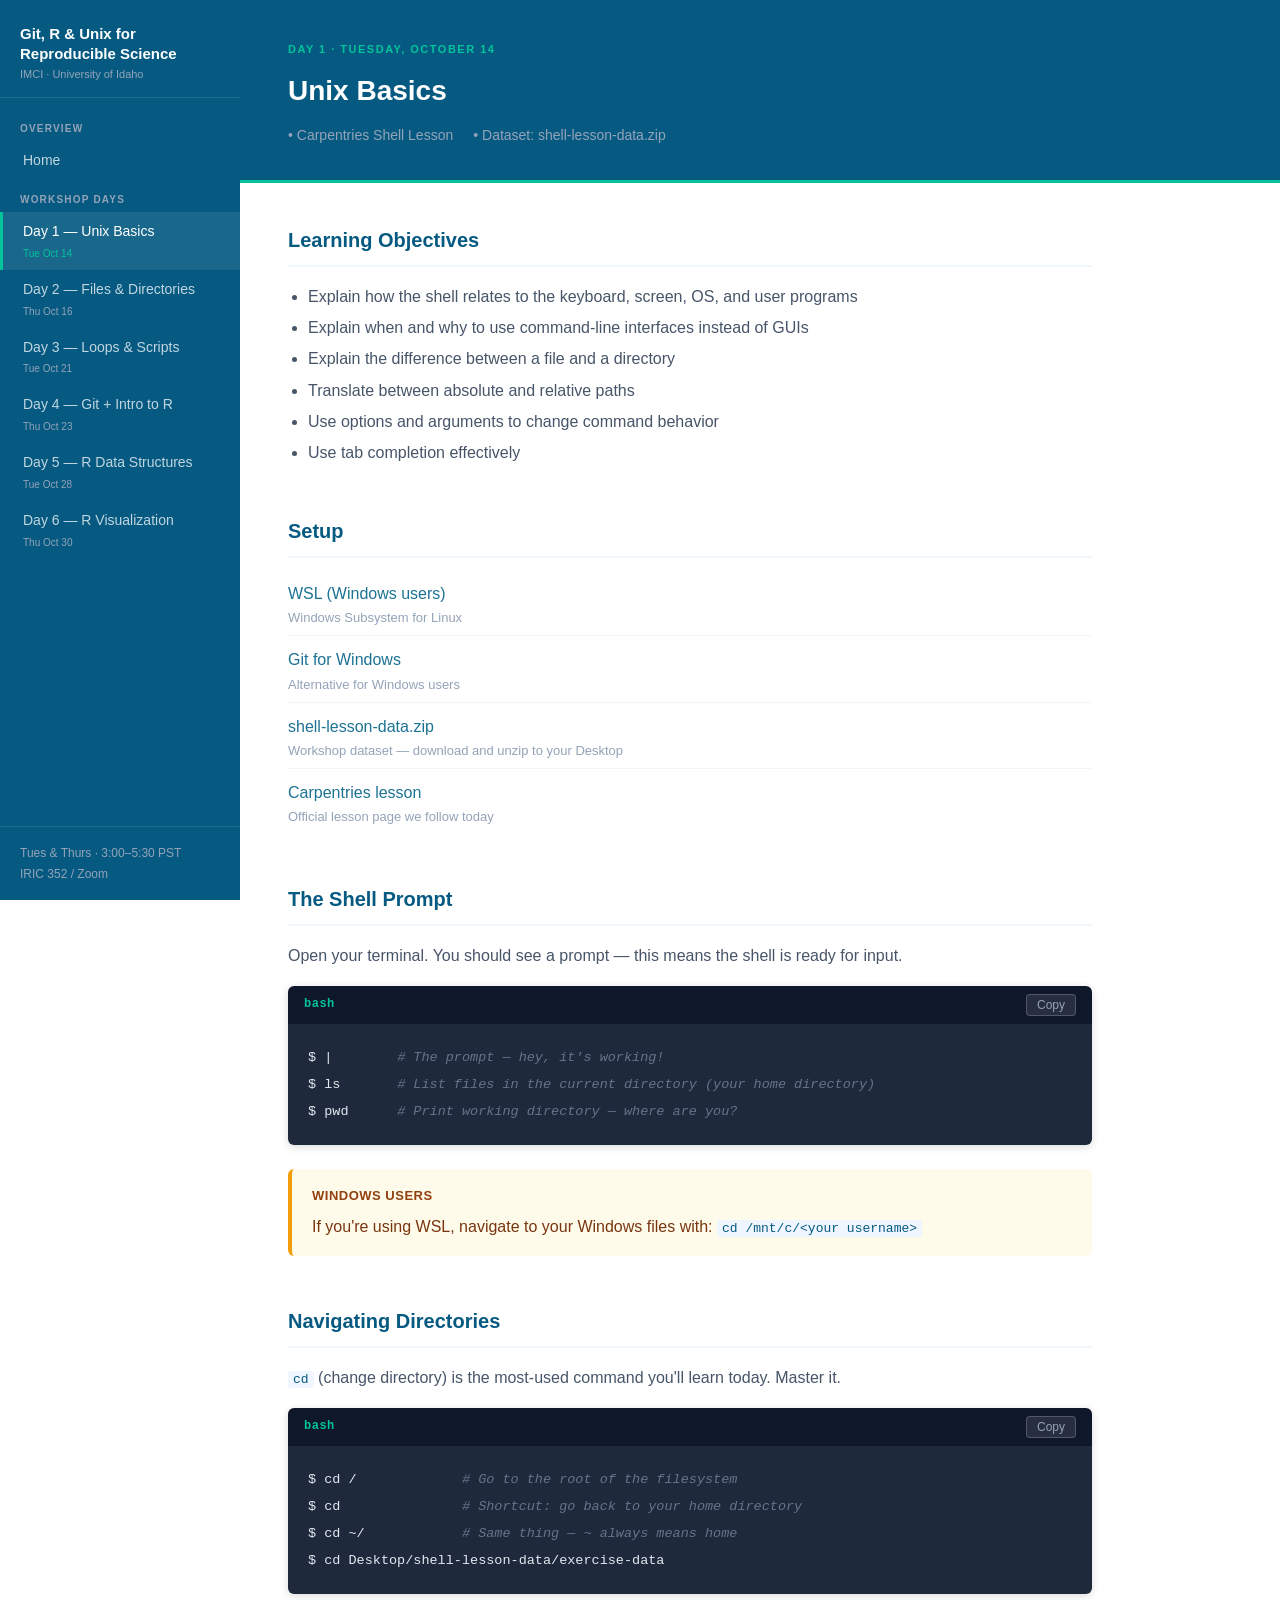
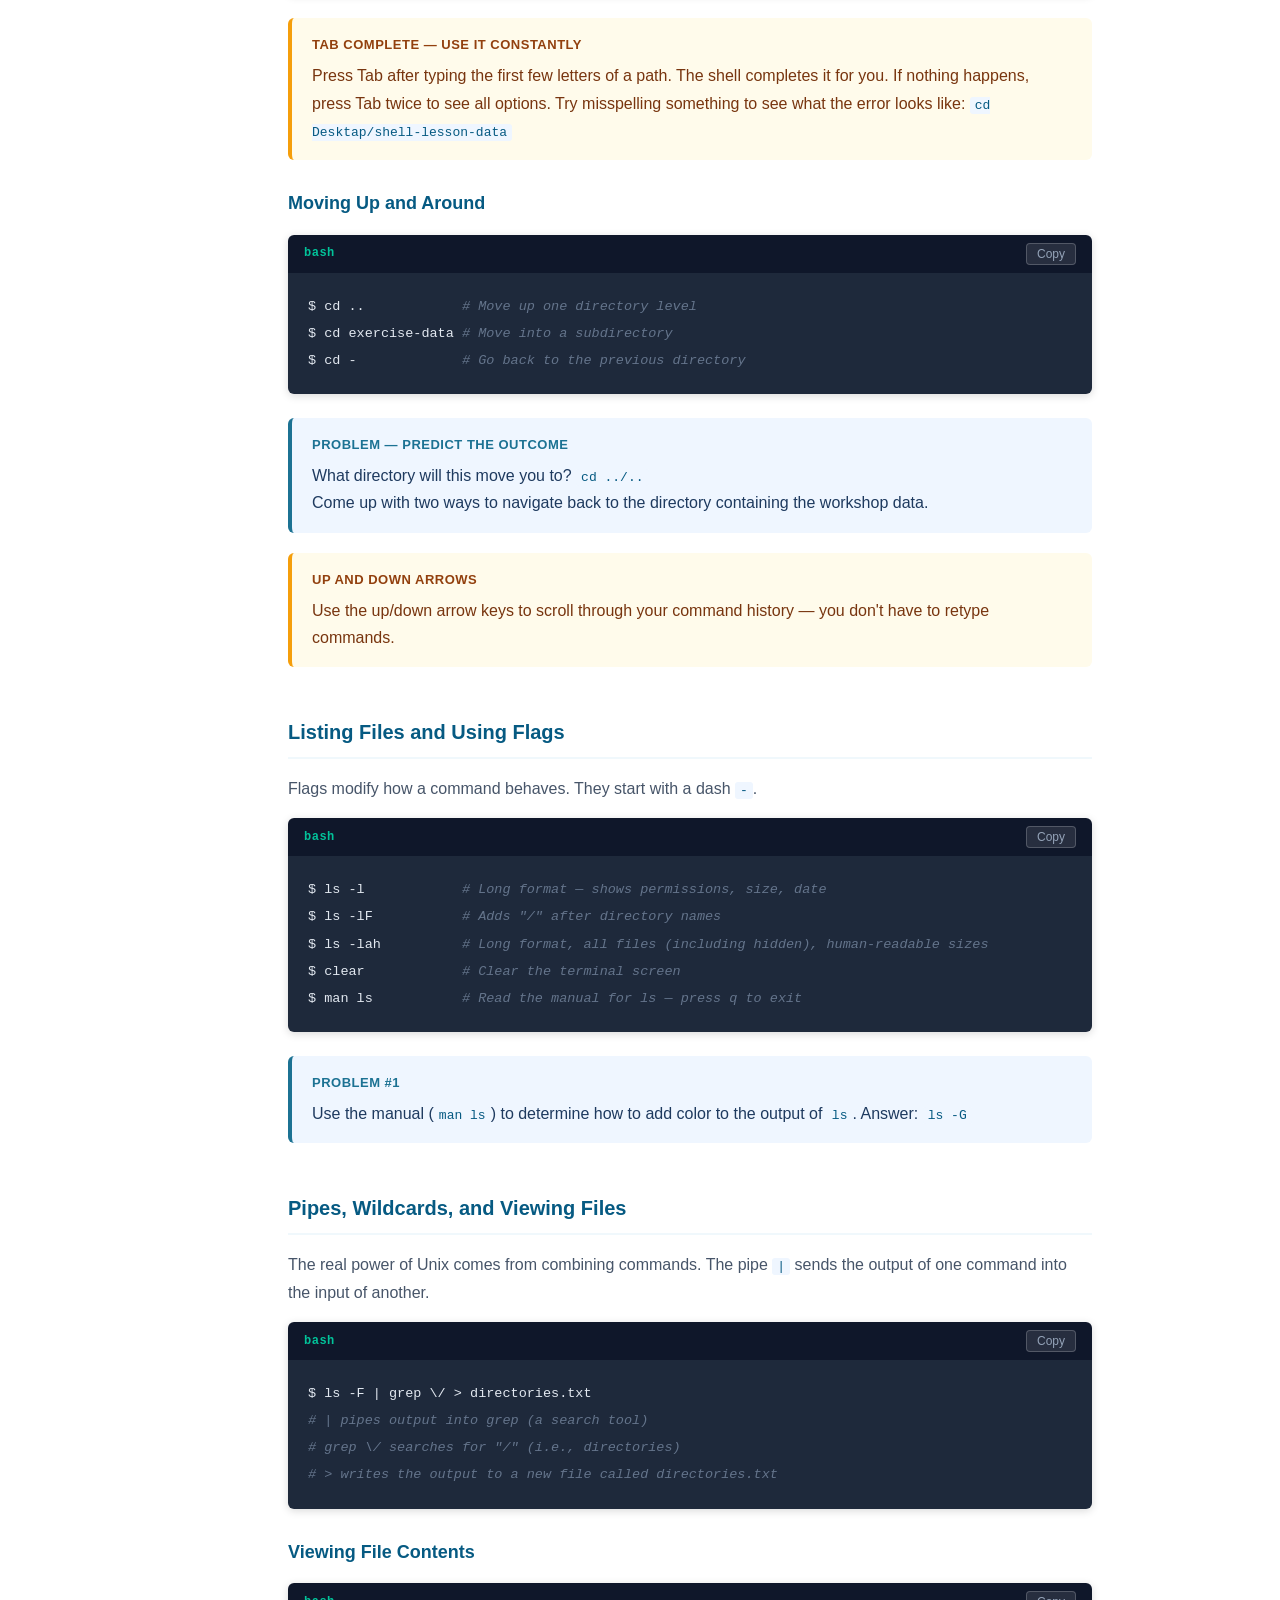
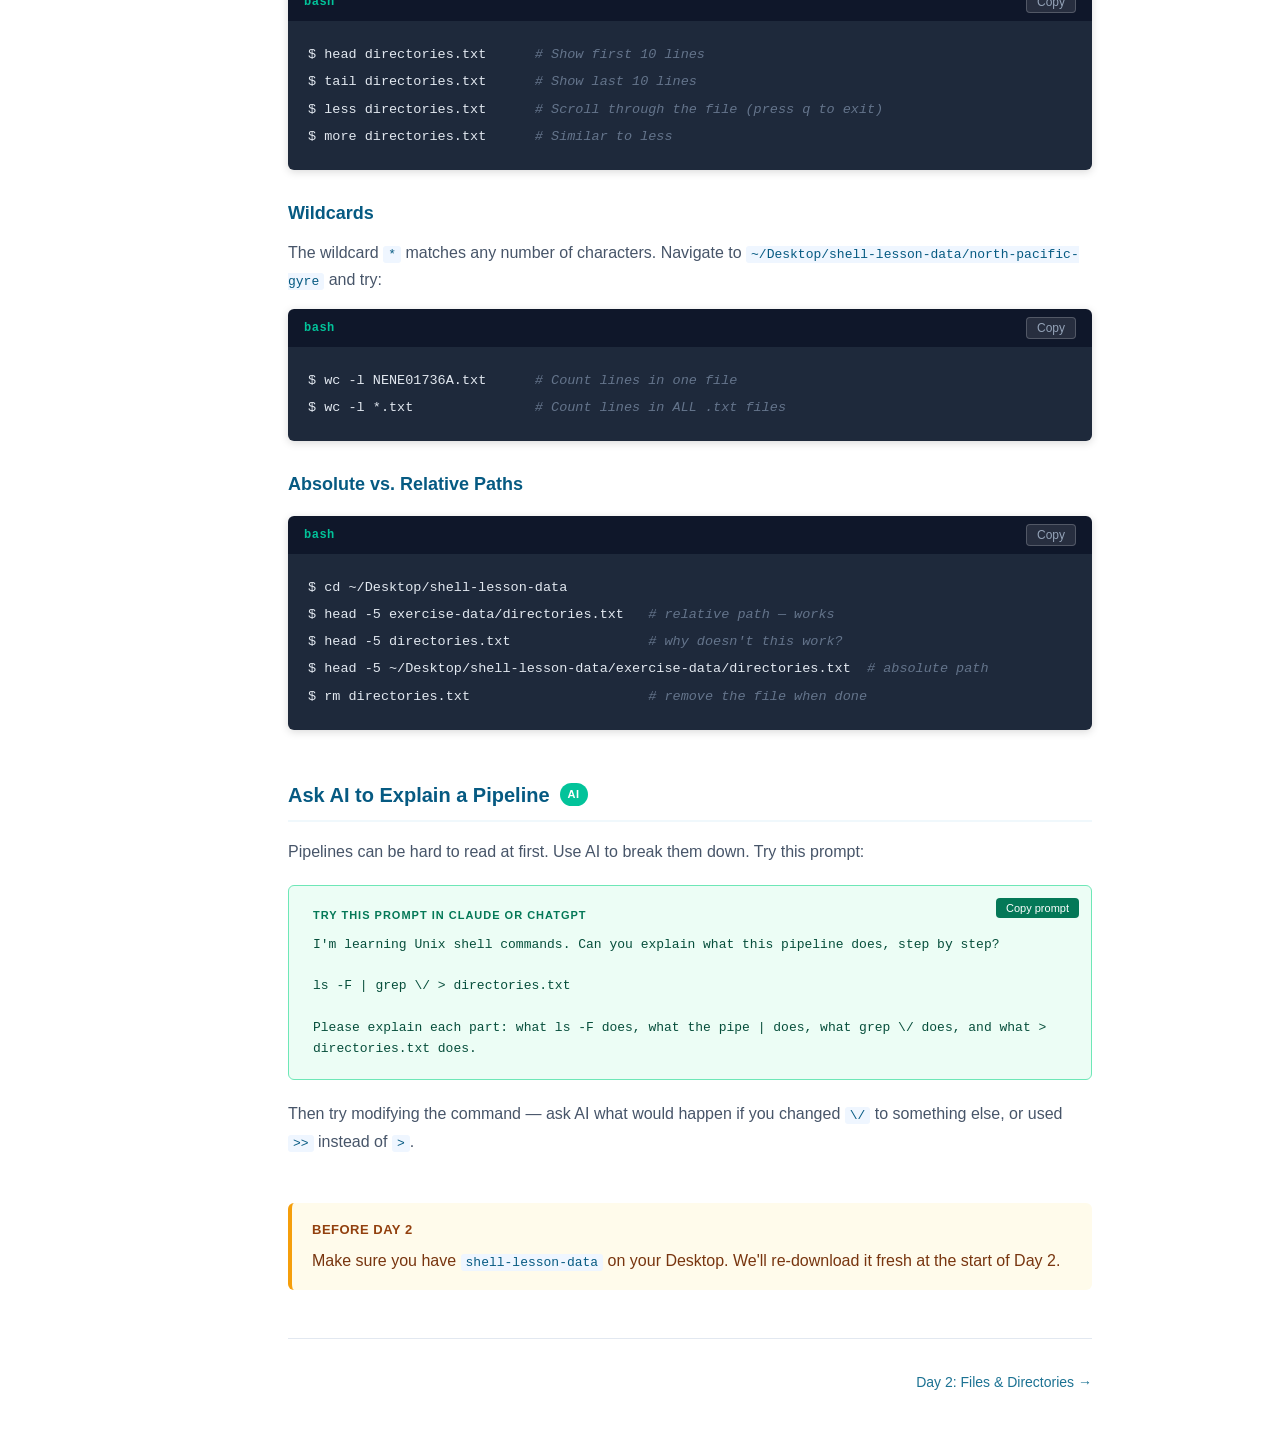
==== day1.html @ 3c38efa4 "initial build" ====
<!DOCTYPE html>
<html lang="en">
<head>
<meta charset="UTF-8">
<meta name="viewport" content="width=device-width, initial-scale=1.0">
<title>Day 1 — Unix Basics</title>
<link rel="stylesheet" href="style.css">
</head>
<body>

<button class="menu-toggle" aria-label="Toggle menu">☰</button>

<aside class="sidebar">
  <div class="sidebar-logo">
    <a href="index.html">Git, R &amp; Unix for Reproducible Science<span>IMCI · University of Idaho</span></a>
  </div>
  <nav>
    <div class="nav-section">Overview</div>
    <a href="index.html">Home</a>
    <div class="nav-section">Workshop Days</div>
    <a href="day1.html">Day 1 — Unix Basics<span class="day-label">Tue Oct 14</span></a>
    <a href="day2.html">Day 2 — Files &amp; Directories<span class="day-label">Thu Oct 16</span></a>
    <a href="day3.html">Day 3 — Loops &amp; Scripts<span class="day-label">Tue Oct 21</span></a>
    <a href="day4.html">Day 4 — Git + Intro to R<span class="day-label">Thu Oct 23</span></a>
    <a href="day5.html">Day 5 — R Data Structures<span class="day-label">Tue Oct 28</span></a>
    <a href="day6.html">Day 6 — R Visualization<span class="day-label">Thu Oct 30</span></a>
  </nav>
  <div class="sidebar-footer">Tues &amp; Thurs · 3:00–5:30 PST<br>IRIC 352 / Zoom</div>
</aside>

<div class="main">
  <header class="page-header">
    <div class="day-tag">Day 1 · Tuesday, October 14</div>
    <h1>Unix Basics</h1>
    <div class="meta">
      <span>Carpentries Shell Lesson</span>
      <span>Dataset: shell-lesson-data.zip</span>
    </div>
  </header>

  <div class="content">

    <div class="section">
      <div class="section-title">Learning Objectives</div>
      <ul>
        <li>Explain how the shell relates to the keyboard, screen, OS, and user programs</li>
        <li>Explain when and why to use command-line interfaces instead of GUIs</li>
        <li>Explain the difference between a file and a directory</li>
        <li>Translate between absolute and relative paths</li>
        <li>Use options and arguments to change command behavior</li>
        <li>Use tab completion effectively</li>
      </ul>
    </div>

    <div class="section">
      <div class="section-title">Setup</div>
      <ul class="link-list">
        <li><a href="https://learn.microsoft.com/en-us/windows/wsl/install" target="_blank">WSL (Windows users)</a><span class="link-desc">Windows Subsystem for Linux</span></li>
        <li><a href="https://carpentries.github.io/workshop-template/install_instructions/#shell" target="_blank">Git for Windows</a><span class="link-desc">Alternative for Windows users</span></li>
        <li><a href="https://swcarpentry.github.io/shell-novice/data/shell-lesson-data.zip" target="_blank">shell-lesson-data.zip</a><span class="link-desc">Workshop dataset — download and unzip to your Desktop</span></li>
        <li><a href="https://swcarpentry.github.io/shell-novice/01-intro.html" target="_blank">Carpentries lesson</a><span class="link-desc">Official lesson page we follow today</span></li>
      </ul>
    </div>

    <div class="section">
      <div class="section-title">The Shell Prompt</div>
      <p>Open your terminal. You should see a prompt — this means the shell is ready for input.</p>
      <div class="code-block">
        <div class="code-header"><span class="code-lang">bash</span><button class="copy-btn" onclick="copyCode(this)">Copy</button></div>
        <pre><code>$ |        <span class="cm"># The prompt — hey, it's working!</span>
$ ls       <span class="cm"># List files in the current directory (your home directory)</span>
$ pwd      <span class="cm"># Print working directory — where are you?</span></code></pre>
      </div>
      <div class="callout tip">
        <div class="callout-title">Windows users</div>
        <p>If you're using WSL, navigate to your Windows files with: <code>cd /mnt/c/&lt;your username&gt;</code></p>
      </div>
    </div>

    <div class="section">
      <div class="section-title">Navigating Directories</div>
      <p><code>cd</code> (change directory) is the most-used command you'll learn today. Master it.</p>
      <div class="code-block">
        <div class="code-header"><span class="code-lang">bash</span><button class="copy-btn" onclick="copyCode(this)">Copy</button></div>
        <pre><code>$ cd /             <span class="cm"># Go to the root of the filesystem</span>
$ cd               <span class="cm"># Shortcut: go back to your home directory</span>
$ cd ~/            <span class="cm"># Same thing — ~ always means home</span>
$ cd Desktop/shell-lesson-data/exercise-data</code></pre>
      </div>
      <div class="callout tip">
        <div class="callout-title">Tab complete — use it constantly</div>
        <p>Press Tab after typing the first few letters of a path. The shell completes it for you. If nothing happens, press Tab twice to see all options. Try misspelling something to see what the error looks like: <code>cd Desktap/shell-lesson-data</code></p>
      </div>

      <h2>Moving Up and Around</h2>
      <div class="code-block">
        <div class="code-header"><span class="code-lang">bash</span><button class="copy-btn" onclick="copyCode(this)">Copy</button></div>
        <pre><code>$ cd ..            <span class="cm"># Move up one directory level</span>
$ cd exercise-data <span class="cm"># Move into a subdirectory</span>
$ cd -             <span class="cm"># Go back to the previous directory</span></code></pre>
      </div>

      <div class="callout demo">
        <div class="callout-title">Problem — predict the outcome</div>
        <p>What directory will this move you to? <code>cd ../..</code><br>
        Come up with two ways to navigate back to the directory containing the workshop data.</p>
      </div>

      <div class="callout tip">
        <div class="callout-title">Up and down arrows</div>
        <p>Use the up/down arrow keys to scroll through your command history — you don't have to retype commands.</p>
      </div>
    </div>

    <div class="section">
      <div class="section-title">Listing Files and Using Flags</div>
      <p>Flags modify how a command behaves. They start with a dash <code>-</code>.</p>
      <div class="code-block">
        <div class="code-header"><span class="code-lang">bash</span><button class="copy-btn" onclick="copyCode(this)">Copy</button></div>
        <pre><code>$ ls -l            <span class="cm"># Long format — shows permissions, size, date</span>
$ ls -lF           <span class="cm"># Adds "/" after directory names</span>
$ ls -lah          <span class="cm"># Long format, all files (including hidden), human-readable sizes</span>
$ clear            <span class="cm"># Clear the terminal screen</span>
$ man ls           <span class="cm"># Read the manual for ls — press q to exit</span></code></pre>
      </div>

      <div class="callout demo">
        <div class="callout-title">Problem #1</div>
        <p>Use the manual (<code>man ls</code>) to determine how to add color to the output of <code>ls</code>. Answer: <code>ls -G</code></p>
      </div>
    </div>

    <div class="section">
      <div class="section-title">Pipes, Wildcards, and Viewing Files</div>
      <p>The real power of Unix comes from combining commands. The pipe <code>|</code> sends the output of one command into the input of another.</p>
      <div class="code-block">
        <div class="code-header"><span class="code-lang">bash</span><button class="copy-btn" onclick="copyCode(this)">Copy</button></div>
        <pre><code>$ ls -F | grep \/ > directories.txt
<span class="cm"># | pipes output into grep (a search tool)</span>
<span class="cm"># grep \/ searches for "/" (i.e., directories)</span>
<span class="cm"># > writes the output to a new file called directories.txt</span></code></pre>
      </div>

      <h2>Viewing File Contents</h2>
      <div class="code-block">
        <div class="code-header"><span class="code-lang">bash</span><button class="copy-btn" onclick="copyCode(this)">Copy</button></div>
        <pre><code>$ head directories.txt      <span class="cm"># Show first 10 lines</span>
$ tail directories.txt      <span class="cm"># Show last 10 lines</span>
$ less directories.txt      <span class="cm"># Scroll through the file (press q to exit)</span>
$ more directories.txt      <span class="cm"># Similar to less</span></code></pre>
      </div>

      <h2>Wildcards</h2>
      <p>The wildcard <code>*</code> matches any number of characters. Navigate to <code>~/Desktop/shell-lesson-data/north-pacific-gyre</code> and try:</p>
      <div class="code-block">
        <div class="code-header"><span class="code-lang">bash</span><button class="copy-btn" onclick="copyCode(this)">Copy</button></div>
        <pre><code>$ wc -l NENE01736A.txt      <span class="cm"># Count lines in one file</span>
$ wc -l *.txt               <span class="cm"># Count lines in ALL .txt files</span></code></pre>
      </div>

      <h2>Absolute vs. Relative Paths</h2>
      <div class="code-block">
        <div class="code-header"><span class="code-lang">bash</span><button class="copy-btn" onclick="copyCode(this)">Copy</button></div>
        <pre><code>$ cd ~/Desktop/shell-lesson-data
$ head -5 exercise-data/directories.txt   <span class="cm"># relative path — works</span>
$ head -5 directories.txt                 <span class="cm"># why doesn't this work?</span>
$ head -5 ~/Desktop/shell-lesson-data/exercise-data/directories.txt  <span class="cm"># absolute path</span>
$ rm directories.txt                      <span class="cm"># remove the file when done</span></code></pre>
      </div>
    </div>

    <div class="section">
      <div class="section-title">Ask AI to Explain a Pipeline <span class="badge ai">AI</span></div>
      <p>Pipelines can be hard to read at first. Use AI to break them down. Try this prompt:</p>
      <div class="prompt-box">
        <div class="prompt-label">Try this prompt in Claude or ChatGPT</div>
        <button class="prompt-copy" onclick="copyPrompt(this)">Copy prompt</button>
        <div class="prompt-text">I'm learning Unix shell commands. Can you explain what this pipeline does, step by step?

ls -F | grep \/ > directories.txt

Please explain each part: what ls -F does, what the pipe | does, what grep \/ does, and what > directories.txt does.</div>
      </div>
      <p>Then try modifying the command — ask AI what would happen if you changed <code>\/</code> to something else, or used <code>&gt;&gt;</code> instead of <code>&gt;</code>.</p>
    </div>

    <div class="callout tip">
      <div class="callout-title">Before Day 2</div>
      <p>Make sure you have <code>shell-lesson-data</code> on your Desktop. We'll re-download it fresh at the start of Day 2.</p>
    </div>

    <div class="page-nav">
      <span></span>
      <a class="next" href="day2.html">Day 2: Files &amp; Directories →</a>
    </div>

  </div>
</div>

<script src="scripts.js"></script>
</body>
</html>
---- style.css ----
/* ── Reset & Base ───────────────────────────────────────────── */
*, *::before, *::after { box-sizing: border-box; margin: 0; padding: 0; }

:root {
  --dark:    #065A82;
  --mid:     #1C7293;
  --accent:  #02C39A;
  --light:   #F0F8FC;
  --white:   #ffffff;
  --gray:    #475569;
  --lgray:   #94A3B8;
  --black:   #1E293B;
  --code-bg: #1E293B;
  --warn:    #F59E0B;
  --sidebar: 240px;
  --radius:  6px;
}

body {
  font-family: -apple-system, BlinkMacSystemFont, "Segoe UI", Roboto, sans-serif;
  font-size: 16px;
  line-height: 1.7;
  color: var(--black);
  background: var(--white);
  display: flex;
  min-height: 100vh;
}

a { color: var(--mid); text-decoration: none; }
a:hover { color: var(--accent); text-decoration: underline; }

/* ── Sidebar ─────────────────────────────────────────────────── */
.sidebar {
  width: var(--sidebar);
  min-height: 100vh;
  background: var(--dark);
  color: var(--white);
  position: fixed;
  top: 0; left: 0;
  display: flex;
  flex-direction: column;
  padding: 0;
  z-index: 100;
}

.sidebar-logo {
  padding: 24px 20px 16px;
  border-bottom: 1px solid rgba(255,255,255,0.1);
}
.sidebar-logo a {
  color: var(--white);
  font-size: 15px;
  font-weight: 700;
  line-height: 1.3;
  display: block;
}
.sidebar-logo span {
  display: block;
  font-size: 11px;
  font-weight: 400;
  color: var(--lgray);
  margin-top: 4px;
}

.sidebar nav { flex: 1; padding: 12px 0; }

.nav-section {
  padding: 10px 20px 4px;
  font-size: 10px;
  font-weight: 700;
  letter-spacing: 1.2px;
  color: var(--lgray);
  text-transform: uppercase;
}

.sidebar nav a {
  display: block;
  padding: 8px 20px;
  color: rgba(255,255,255,0.75);
  font-size: 14px;
  transition: background 0.15s, color 0.15s;
  border-left: 3px solid transparent;
}
.sidebar nav a:hover,
.sidebar nav a.active {
  background: rgba(255,255,255,0.08);
  color: var(--white);
  text-decoration: none;
  border-left-color: var(--accent);
}
.sidebar nav a .day-label {
  display: block;
  font-size: 10px;
  color: var(--lgray);
  margin-top: 1px;
}
.sidebar nav a.active .day-label { color: var(--accent); }

.sidebar-footer {
  padding: 16px 20px;
  border-top: 1px solid rgba(255,255,255,0.1);
  font-size: 12px;
  color: var(--lgray);
}

/* ── Main Content ────────────────────────────────────────────── */
.main {
  margin-left: var(--sidebar);
  flex: 1;
  min-height: 100vh;
}

.page-header {
  background: var(--dark);
  color: var(--white);
  padding: 40px 48px 32px;
  border-bottom: 3px solid var(--accent);
}
.page-header .day-tag {
  font-size: 11px;
  font-weight: 700;
  letter-spacing: 1.5px;
  text-transform: uppercase;
  color: var(--accent);
  margin-bottom: 8px;
}
.page-header h1 { font-size: 28px; font-weight: 700; margin-bottom: 8px; }
.page-header .meta {
  font-size: 14px;
  color: var(--lgray);
  display: flex;
  gap: 20px;
  flex-wrap: wrap;
  margin-top: 10px;
}
.page-header .meta span::before { content: "• "; }

.content { padding: 40px 48px; max-width: 900px; }

/* ── Sections ────────────────────────────────────────────────── */
.section { margin-bottom: 48px; }

.section-title {
  font-size: 20px;
  font-weight: 700;
  color: var(--dark);
  margin-bottom: 16px;
  padding-bottom: 8px;
  border-bottom: 2px solid var(--light);
  display: flex;
  align-items: center;
  gap: 10px;
}
.section-title .badge {
  font-size: 11px;
  font-weight: 600;
  background: var(--accent);
  color: var(--white);
  padding: 2px 8px;
  border-radius: 20px;
  letter-spacing: 0.5px;
}
.section-title .badge.demo { background: var(--mid); }
.section-title .badge.ai   { background: var(--accent); }
.section-title .badge.tip  { background: var(--warn); color: var(--black); }

h2 { font-size: 18px; font-weight: 600; color: var(--dark); margin: 28px 0 10px; }
h3 { font-size: 15px; font-weight: 600; color: var(--gray); margin: 20px 0 8px; text-transform: uppercase; letter-spacing: 0.5px; }

p { margin-bottom: 12px; color: var(--gray); }
ul, ol { margin: 0 0 14px 20px; color: var(--gray); }
li { margin-bottom: 4px; }

/* ── Code Blocks ─────────────────────────────────────────────── */
.code-block {
  position: relative;
  margin: 16px 0 24px;
  border-radius: var(--radius);
  overflow: hidden;
  box-shadow: 0 2px 8px rgba(0,0,0,0.15);
}

.code-header {
  background: #0F172A;
  padding: 8px 16px;
  display: flex;
  justify-content: space-between;
  align-items: center;
  font-size: 12px;
}
.code-lang {
  color: var(--accent);
  font-family: "SFMono-Regular", Consolas, monospace;
  font-weight: 600;
  letter-spacing: 0.5px;
}
.copy-btn {
  background: rgba(255,255,255,0.1);
  border: 1px solid rgba(255,255,255,0.2);
  color: var(--lgray);
  font-size: 12px;
  padding: 3px 10px;
  border-radius: 4px;
  cursor: pointer;
  font-family: inherit;
  transition: background 0.15s, color 0.15s;
}
.copy-btn:hover { background: rgba(255,255,255,0.2); color: var(--white); }
.copy-btn.copied { background: var(--accent); color: var(--white); border-color: var(--accent); }

pre {
  background: var(--code-bg);
  padding: 20px;
  overflow-x: auto;
  margin: 0;
}
code {
  font-family: "SFMono-Regular", Consolas, "Courier New", monospace;
  font-size: 13.5px;
  line-height: 1.6;
  color: #E2E8F0;
}

/* Syntax colors */
.kw  { color: #7DD3FC; }   /* keywords / functions */
.fn  { color: #02C39A; }   /* ggplot / tidyverse verbs */
.st  { color: #FCA5A5; }   /* strings */
.cm  { color: #64748B; font-style: italic; } /* comments */
.nm  { color: #FCD34D; }   /* numbers */
.op  { color: #94A3B8; }   /* operators */

/* inline code */
p code, li code {
  background: #EFF6FF;
  color: var(--dark);
  padding: 1px 5px;
  border-radius: 3px;
  font-size: 13px;
}

/* ── Callout Boxes ───────────────────────────────────────────── */
.callout {
  border-radius: var(--radius);
  padding: 16px 20px;
  margin: 20px 0;
  border-left: 4px solid;
}
.callout p { margin: 0; }
.callout-title { font-weight: 700; font-size: 13px; margin-bottom: 6px; text-transform: uppercase; letter-spacing: 0.5px; }

.callout.demo   { background: #EFF6FF; border-color: var(--mid);    }
.callout.demo .callout-title   { color: var(--mid);    }
.callout.demo p  { color: #1E3A5F; }

.callout.ai     { background: #ECFDF5; border-color: var(--accent); }
.callout.ai .callout-title     { color: #047857;        }
.callout.ai p    { color: #064E3B; }

.callout.tip    { background: #FFFBEB; border-color: var(--warn);   }
.callout.tip .callout-title    { color: #92400E;        }
.callout.tip p   { color: #78350F; }

.callout.warn   { background: #FFF1F2; border-color: #E11D48;       }
.callout.warn .callout-title   { color: #9F1239;        }
.callout.warn p  { color: #881337; }

/* ── Prompt Box ──────────────────────────────────────────────── */
.prompt-box {
  background: #ECFDF5;
  border: 1px solid #6EE7B7;
  border-radius: var(--radius);
  padding: 20px 24px;
  margin: 20px 0;
  position: relative;
}
.prompt-box .prompt-label {
  font-size: 11px;
  font-weight: 700;
  text-transform: uppercase;
  letter-spacing: 1px;
  color: #047857;
  margin-bottom: 10px;
}
.prompt-box .prompt-text {
  font-family: "SFMono-Regular", Consolas, monospace;
  font-size: 13px;
  color: #064E3B;
  line-height: 1.6;
  white-space: pre-wrap;
}
.prompt-copy {
  position: absolute;
  top: 12px; right: 12px;
  background: #047857;
  color: white;
  border: none;
  font-size: 11px;
  padding: 4px 10px;
  border-radius: 4px;
  cursor: pointer;
  font-family: inherit;
  transition: background 0.15s;
}
.prompt-copy:hover { background: #065F46; }
.prompt-copy.copied { background: var(--dark); }

/* ── Timeline / Schedule ─────────────────────────────────────── */
.schedule-table {
  width: 100%;
  border-collapse: collapse;
  margin: 16px 0;
  font-size: 14px;
}
.schedule-table th {
  text-align: left;
  padding: 10px 16px;
  background: var(--dark);
  color: var(--white);
  font-weight: 600;
  font-size: 13px;
}
.schedule-table td {
  padding: 10px 16px;
  border-bottom: 1px solid #E2E8F0;
  color: var(--gray);
  vertical-align: top;
}
.schedule-table tr:nth-child(even) td { background: var(--light); }
.schedule-table .time { font-weight: 600; color: var(--dark); white-space: nowrap; }
.schedule-table .who  { font-size: 12px; color: var(--lgray); }

/* ── Index Cards ─────────────────────────────────────────────── */
.day-grid {
  display: grid;
  grid-template-columns: repeat(auto-fill, minmax(260px, 1fr));
  gap: 20px;
  margin: 24px 0;
}
.day-card {
  border: 1px solid #E2E8F0;
  border-radius: var(--radius);
  padding: 24px;
  transition: box-shadow 0.15s, border-color 0.15s;
  display: block;
  color: inherit;
}
.day-card:hover {
  box-shadow: 0 4px 16px rgba(0,0,0,0.1);
  border-color: var(--accent);
  text-decoration: none;
}
.day-card .card-day {
  font-size: 11px;
  font-weight: 700;
  letter-spacing: 1.2px;
  text-transform: uppercase;
  color: var(--accent);
  margin-bottom: 6px;
}
.day-card h3 {
  font-size: 17px;
  font-weight: 700;
  color: var(--dark);
  margin: 0 0 8px;
  text-transform: none;
  letter-spacing: 0;
}
.day-card p { font-size: 13px; color: var(--gray); margin: 0; }
.day-card .card-date {
  font-size: 12px;
  color: var(--lgray);
  margin-top: 12px;
}

/* ── Links list ──────────────────────────────────────────────── */
.link-list { list-style: none; margin: 0 0 20px; padding: 0; }
.link-list li { padding: 6px 0; border-bottom: 1px solid #F1F5F9; }
.link-list li:last-child { border-bottom: none; }
.link-list a { font-weight: 500; }
.link-list .link-desc { display: block; font-size: 13px; color: var(--lgray); }

/* ── Page nav ────────────────────────────────────────────────── */
.page-nav {
  display: flex;
  justify-content: space-between;
  padding: 32px 0 16px;
  border-top: 1px solid #E2E8F0;
  margin-top: 48px;
  gap: 16px;
}
.page-nav a {
  display: inline-flex;
  align-items: center;
  gap: 6px;
  font-size: 14px;
  font-weight: 500;
  color: var(--mid);
}
.page-nav a:hover { color: var(--accent); text-decoration: none; }
.page-nav .next { margin-left: auto; }

/* ── Mobile ──────────────────────────────────────────────────── */
.menu-toggle {
  display: none;
  position: fixed;
  top: 12px; left: 12px;
  z-index: 200;
  background: var(--dark);
  color: white;
  border: none;
  border-radius: 4px;
  padding: 8px 12px;
  font-size: 18px;
  cursor: pointer;
}

@media (max-width: 768px) {
  .menu-toggle { display: block; }
  .sidebar {
    transform: translateX(-100%);
    transition: transform 0.25s;
  }
  .sidebar.open { transform: translateX(0); }
  .main { margin-left: 0; }
  .page-header, .content { padding: 24px 20px; }
  .page-header { padding-top: 56px; }
}
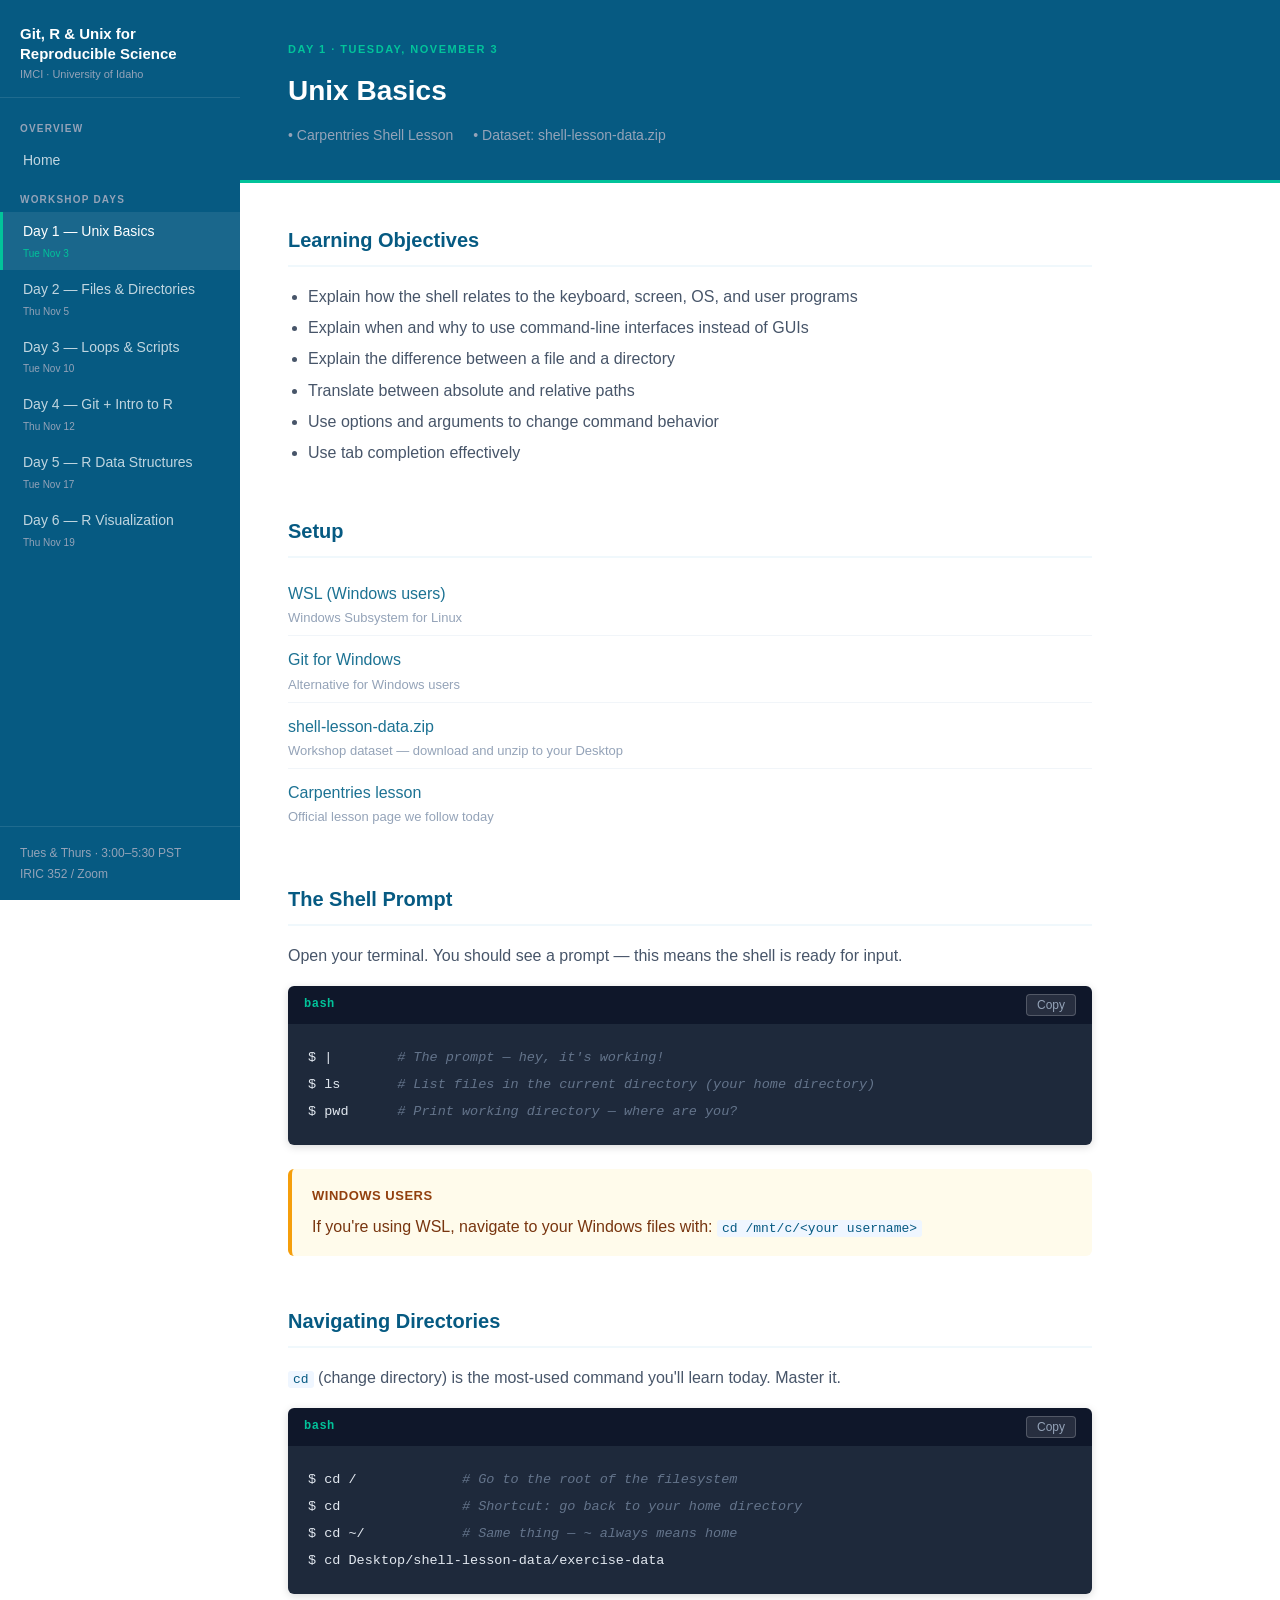
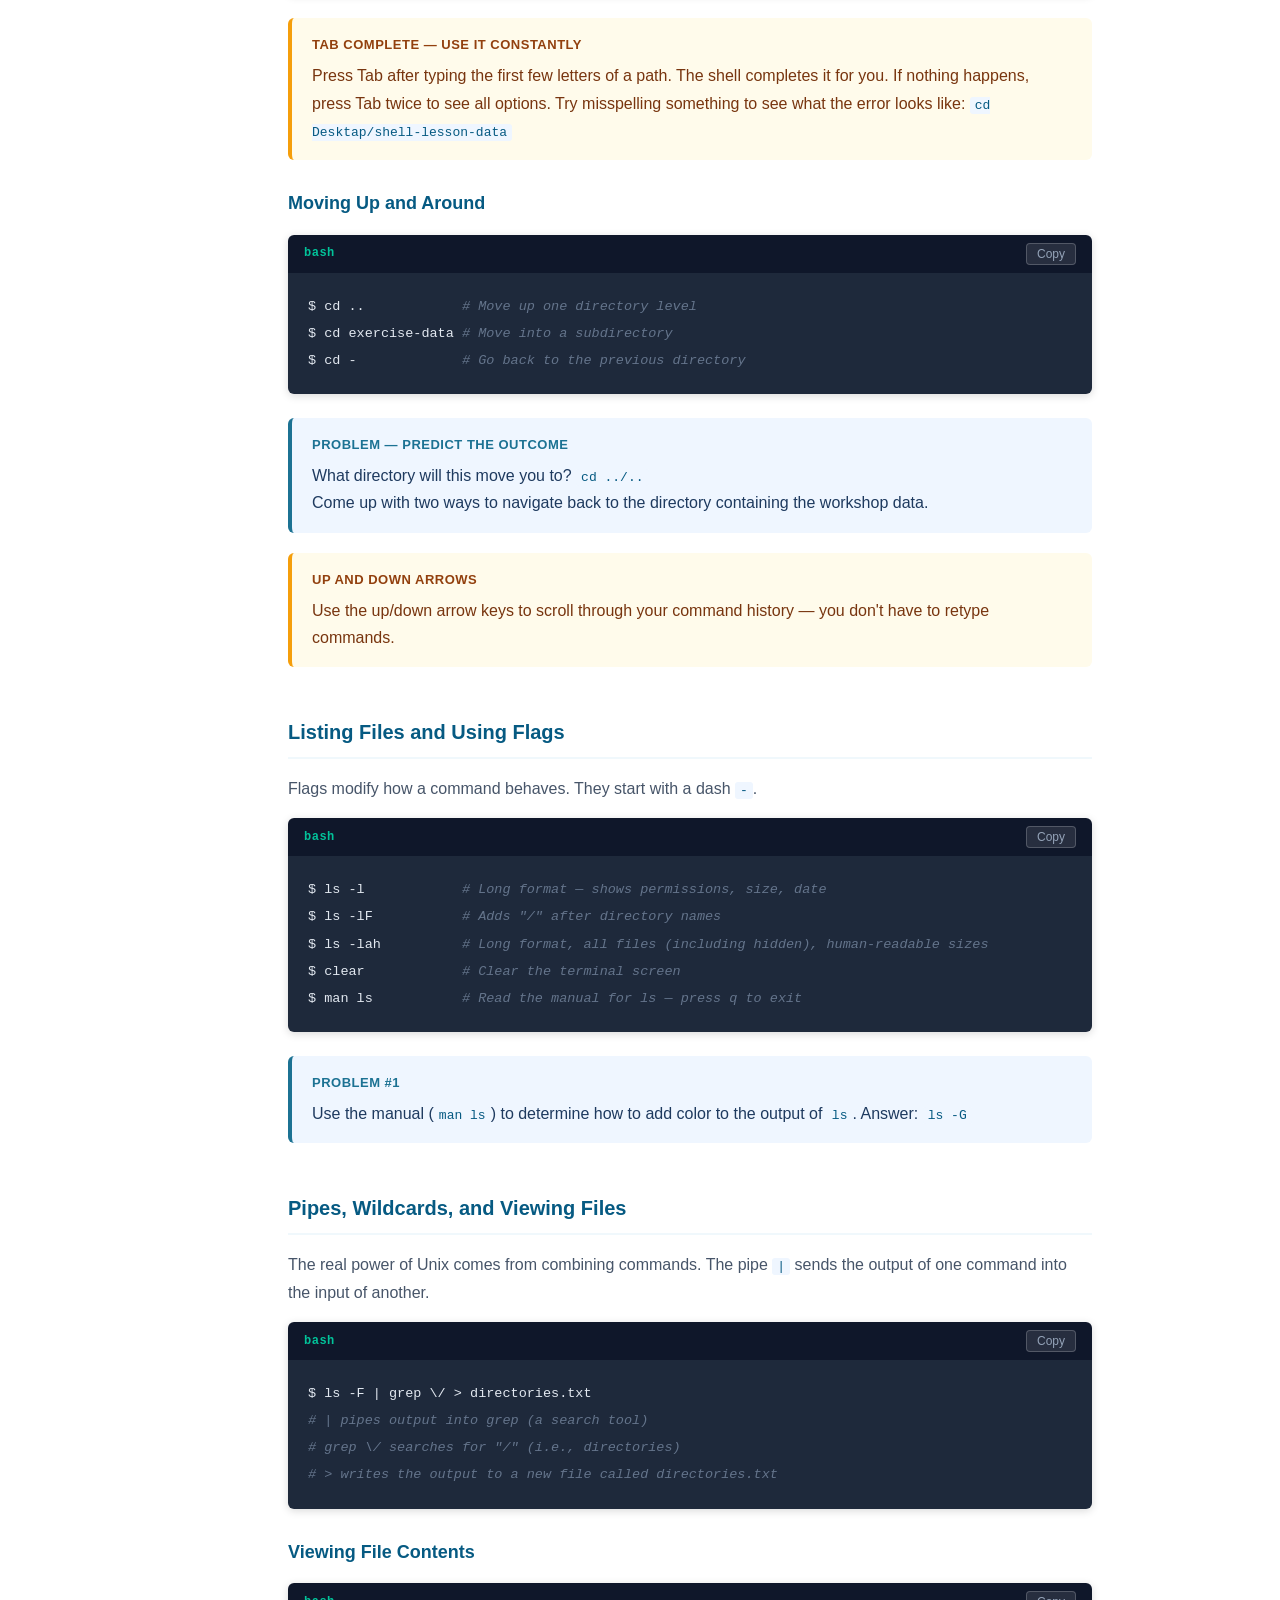
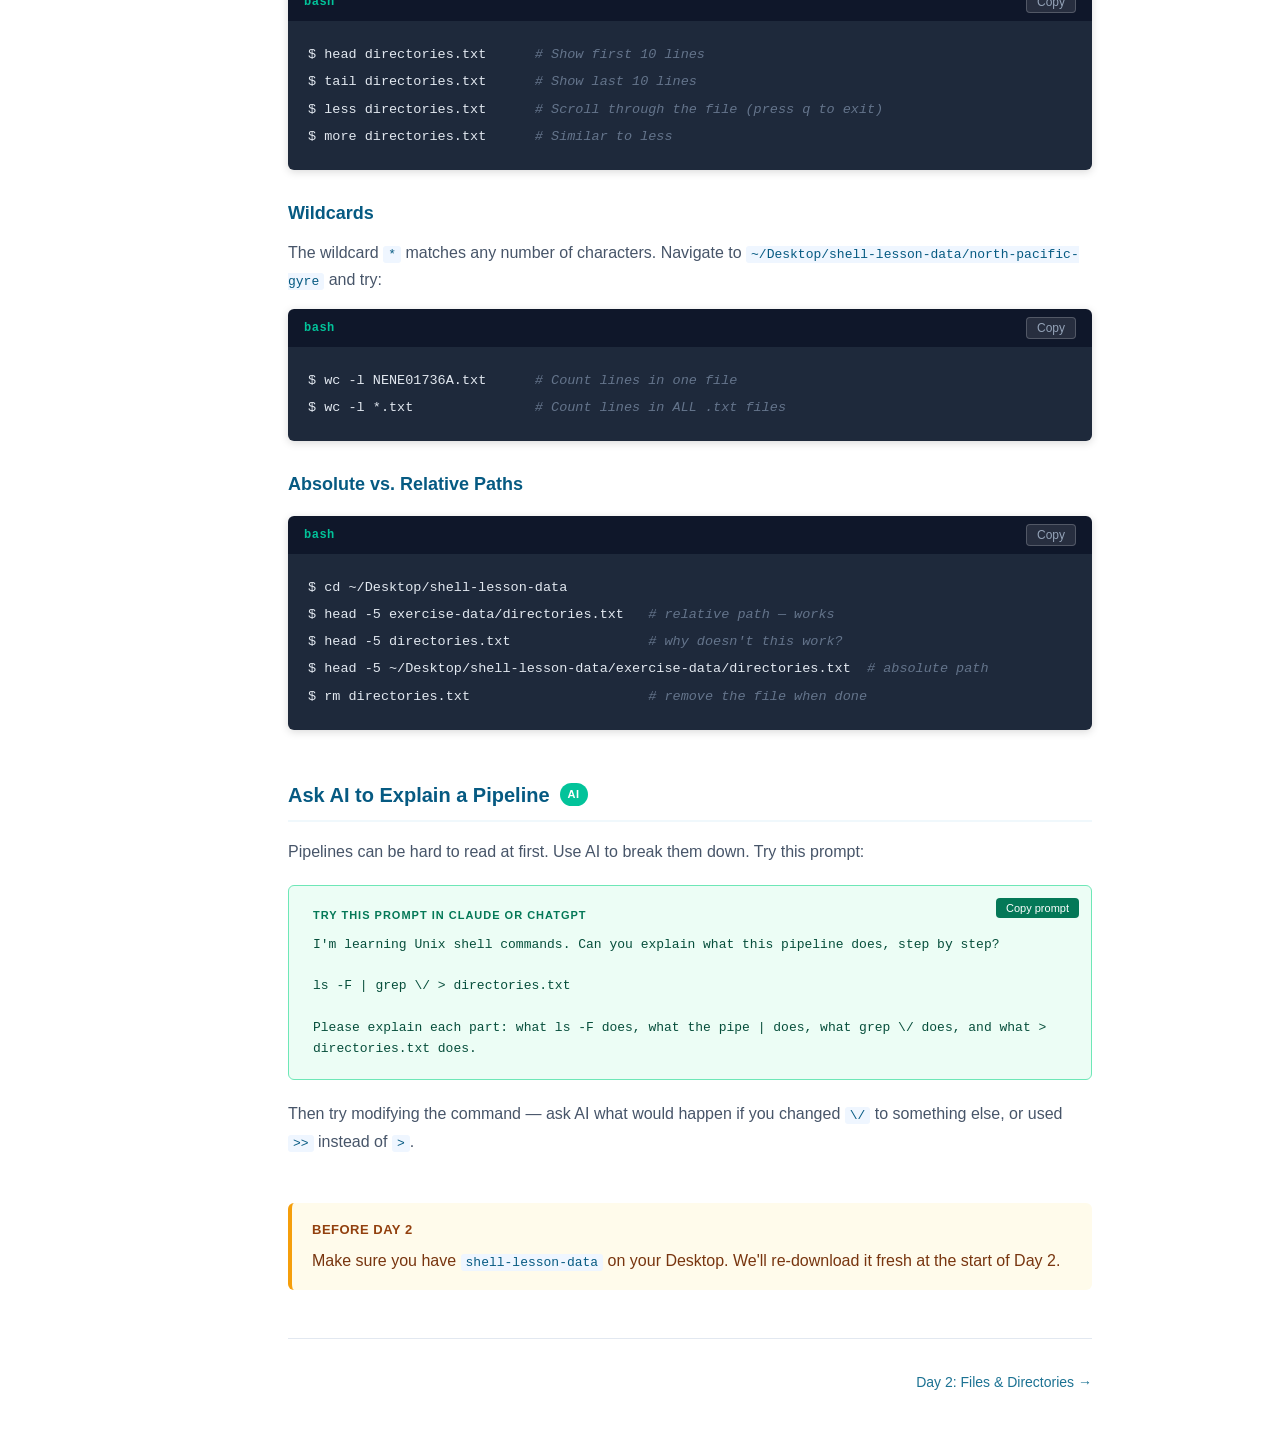
==== commit a329fd96: "update dates to November 3-19" ====
--- a/day1.html
+++ b/day1.html
@@ -18,19 +18,19 @@
     <div class="nav-section">Overview</div>
     <a href="index.html">Home</a>
     <div class="nav-section">Workshop Days</div>
-    <a href="day1.html">Day 1 — Unix Basics<span class="day-label">Tue Oct 14</span></a>
-    <a href="day2.html">Day 2 — Files &amp; Directories<span class="day-label">Thu Oct 16</span></a>
-    <a href="day3.html">Day 3 — Loops &amp; Scripts<span class="day-label">Tue Oct 21</span></a>
-    <a href="day4.html">Day 4 — Git + Intro to R<span class="day-label">Thu Oct 23</span></a>
-    <a href="day5.html">Day 5 — R Data Structures<span class="day-label">Tue Oct 28</span></a>
-    <a href="day6.html">Day 6 — R Visualization<span class="day-label">Thu Oct 30</span></a>
+    <a href="day1.html">Day 1 — Unix Basics<span class="day-label">Tue Nov 3</span></a>
+    <a href="day2.html">Day 2 — Files &amp; Directories<span class="day-label">Thu Nov 5</span></a>
+    <a href="day3.html">Day 3 — Loops &amp; Scripts<span class="day-label">Tue Nov 10</span></a>
+    <a href="day4.html">Day 4 — Git + Intro to R<span class="day-label">Thu Nov 12</span></a>
+    <a href="day5.html">Day 5 — R Data Structures<span class="day-label">Tue Nov 17</span></a>
+    <a href="day6.html">Day 6 — R Visualization<span class="day-label">Thu Nov 19</span></a>
   </nav>
   <div class="sidebar-footer">Tues &amp; Thurs · 3:00–5:30 PST<br>IRIC 352 / Zoom</div>
 </aside>
 
 <div class="main">
   <header class="page-header">
-    <div class="day-tag">Day 1 · Tuesday, October 14</div>
+    <div class="day-tag">Day 1 · Tuesday, November 3</div>
     <h1>Unix Basics</h1>
     <div class="meta">
       <span>Carpentries Shell Lesson</span>
